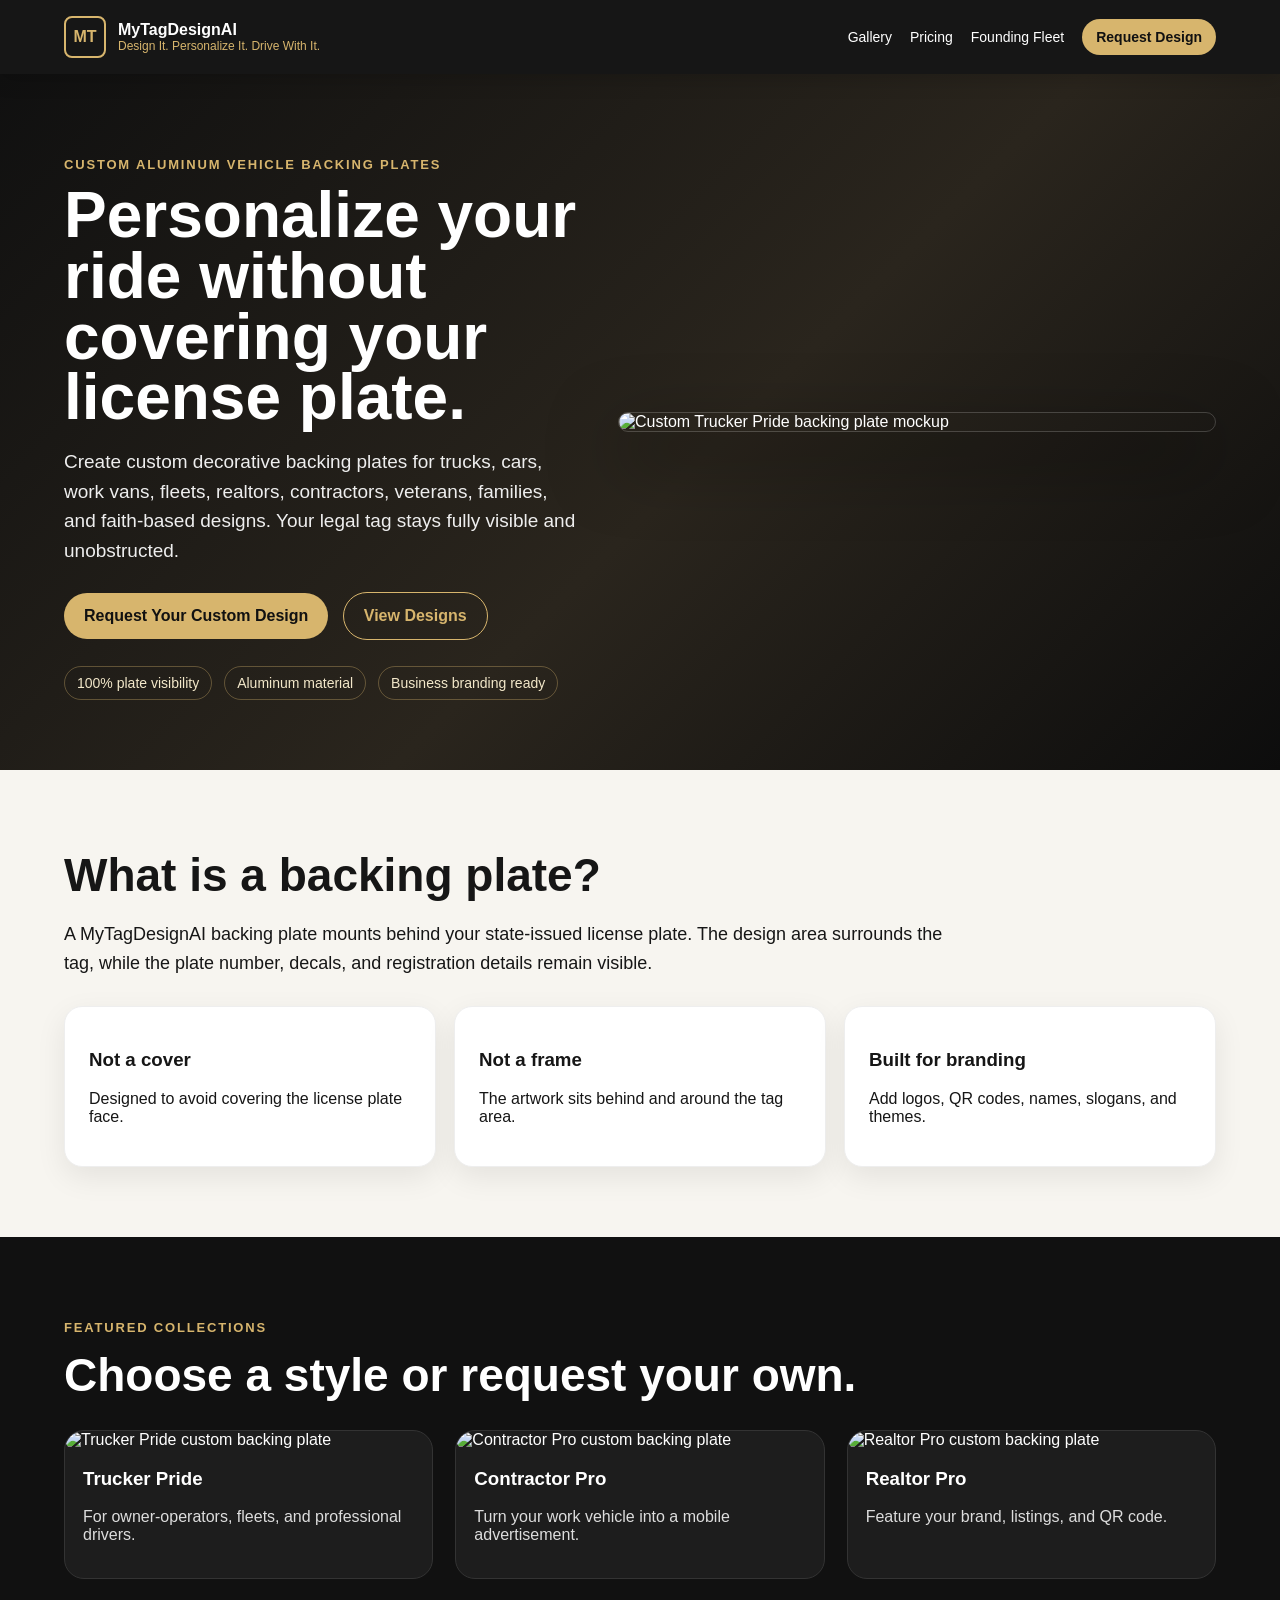
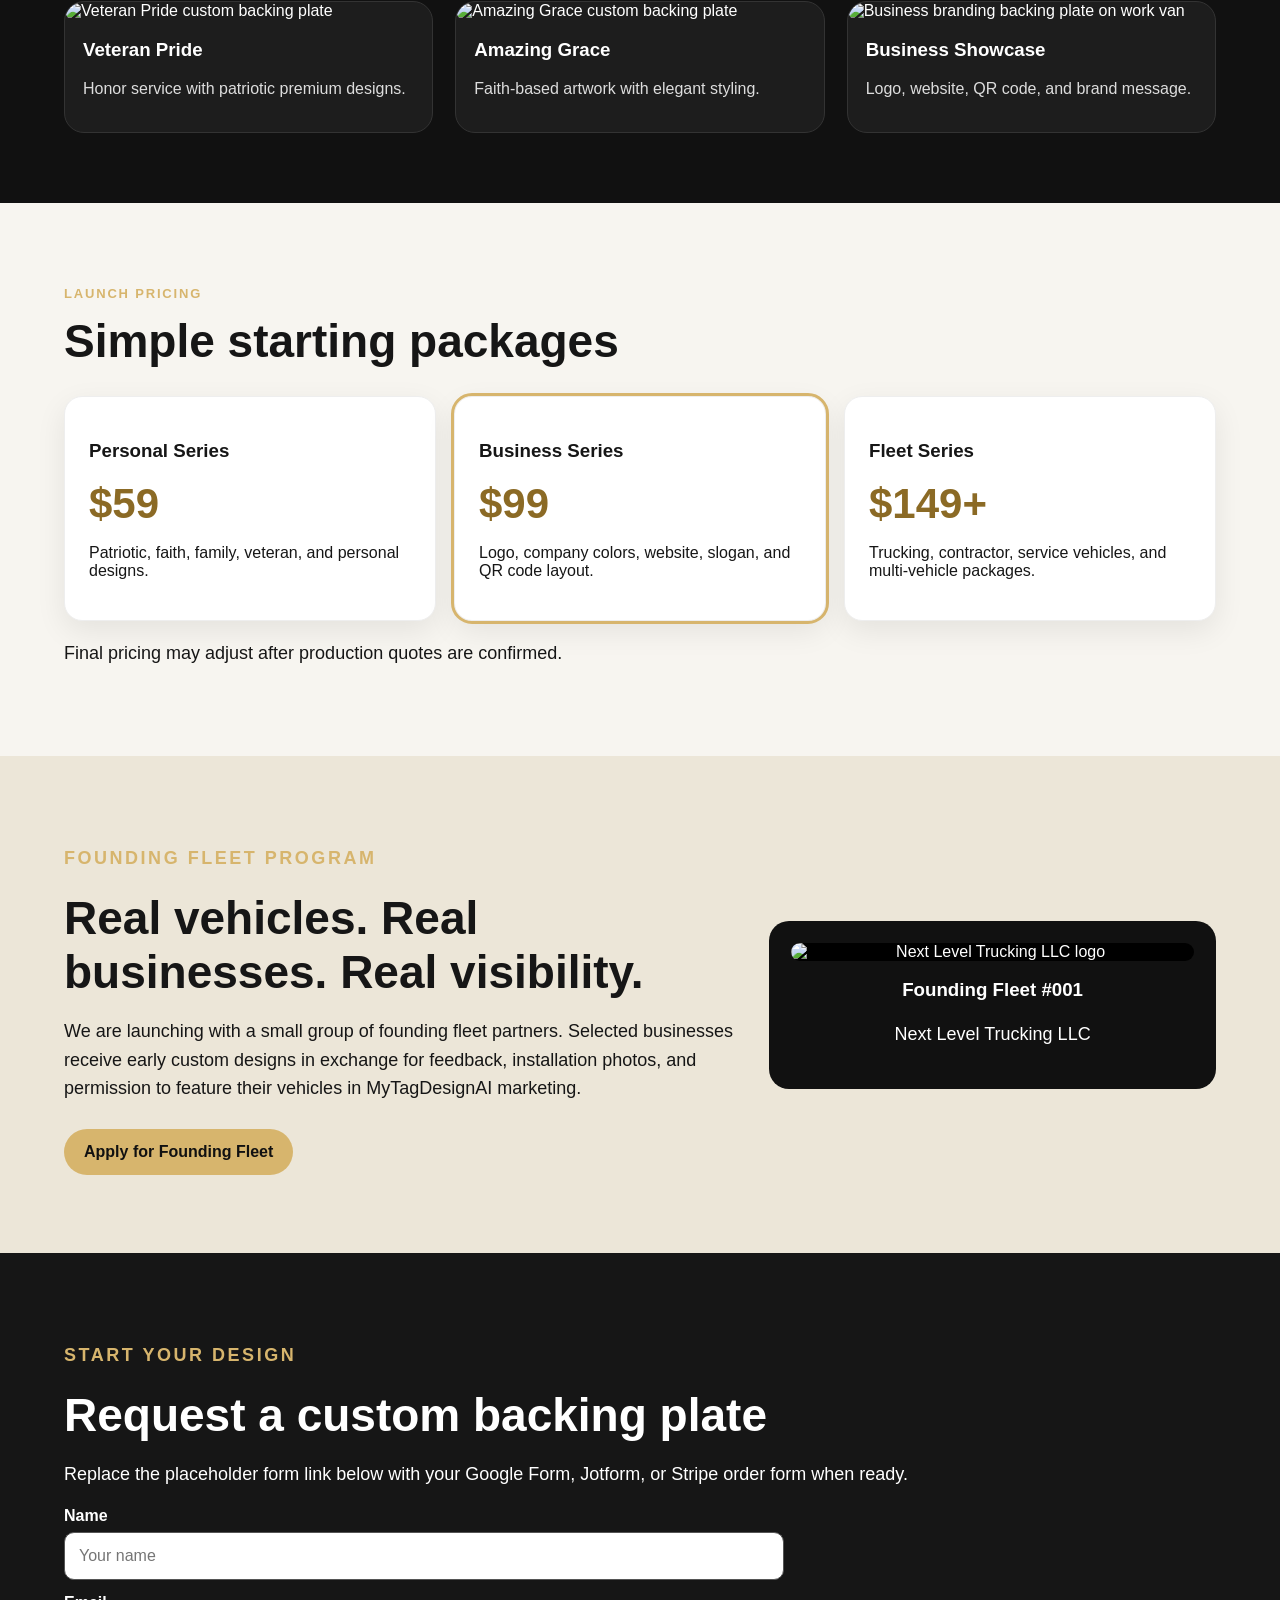
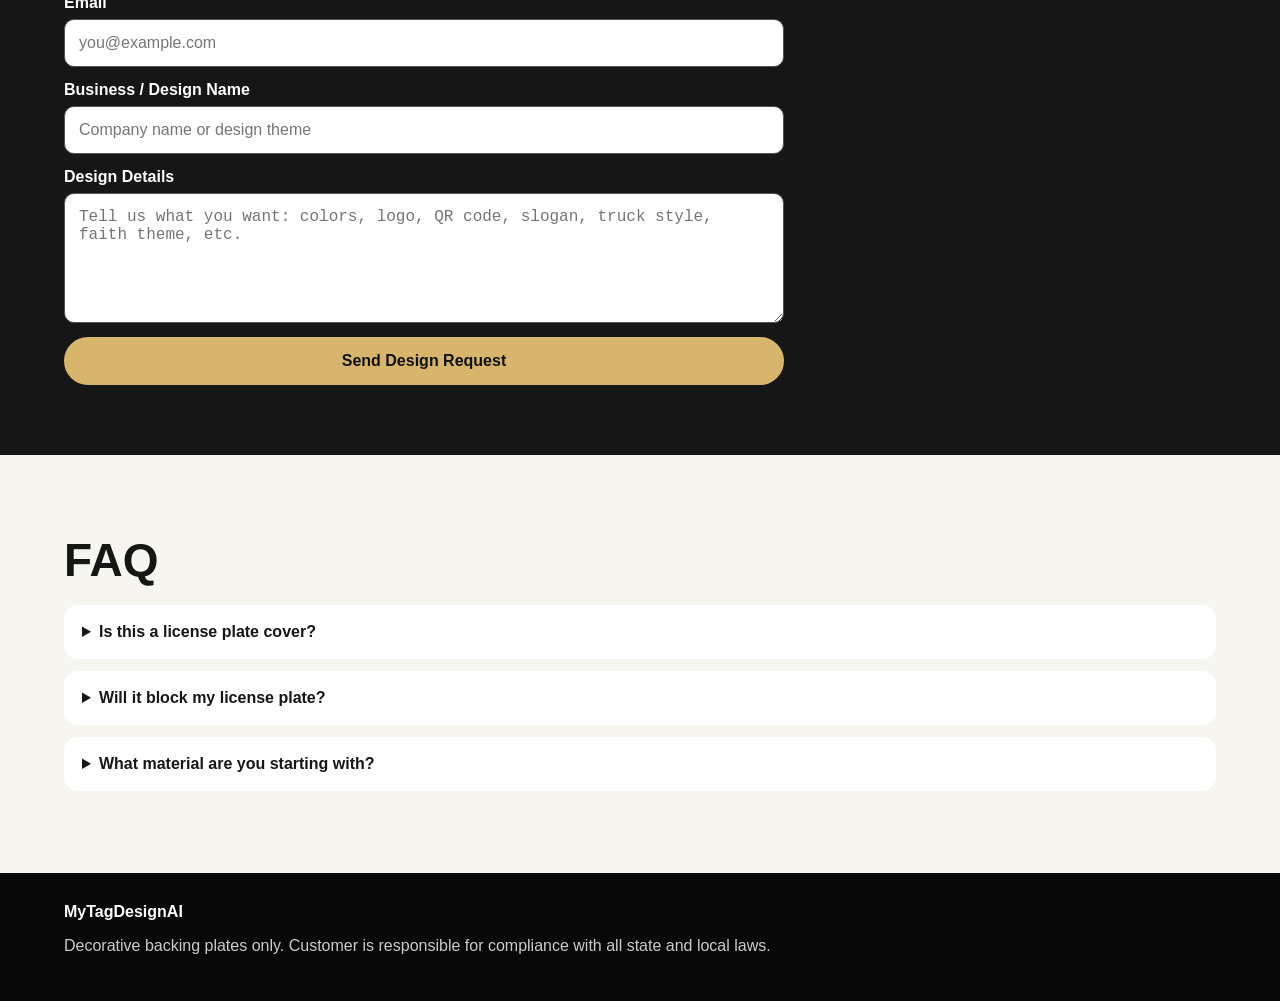
==== index.html @ 2900bc80 "Add files via upload" ====
<!DOCTYPE html>
<html lang="en">
<head>
  <meta charset="UTF-8" />
  <meta name="viewport" content="width=device-width, initial-scale=1.0" />
  <title>MyTagDesignAI | Custom Vehicle Backing Plates</title>
  <meta name="description" content="Custom aluminum vehicle backing plates designed with AI. Personalize your vehicle while keeping your license plate fully visible and unobstructed." />
  <link rel="stylesheet" href="style.css" />
</head>
<body>
  <header class="site-header">
    <div class="brand">
      <div class="logo-mark">MT</div>
      <div>
        <strong>MyTagDesignAI</strong>
        <span>Design It. Personalize It. Drive With It.</span>
      </div>
    </div>
    <nav>
      <a href="#gallery">Gallery</a>
      <a href="#pricing">Pricing</a>
      <a href="#fleet">Founding Fleet</a>
      <a class="nav-cta" href="#request">Request Design</a>
    </nav>
  </header>

  <section class="hero">
    <div class="hero-copy">
      <p class="eyebrow">Custom aluminum vehicle backing plates</p>
      <h1>Personalize your ride without covering your license plate.</h1>
      <p class="lead">Create custom decorative backing plates for trucks, cars, work vans, fleets, realtors, contractors, veterans, families, and faith-based designs. Your legal tag stays fully visible and unobstructed.</p>
      <div class="hero-buttons">
        <a href="#request" class="button primary">Request Your Custom Design</a>
        <a href="#gallery" class="button secondary">View Designs</a>
      </div>
      <div class="trust-row">
        <span>100% plate visibility</span>
        <span>Aluminum material</span>
        <span>Business branding ready</span>
      </div>
    </div>
    <div class="hero-image">
      <img src="assets/37122.png" alt="Custom Trucker Pride backing plate mockup" />
    </div>
  </section>

  <section class="section intro">
    <h2>What is a backing plate?</h2>
    <p>A MyTagDesignAI backing plate mounts behind your state-issued license plate. The design area surrounds the tag, while the plate number, decals, and registration details remain visible.</p>
    <div class="cards three">
      <article>
        <h3>Not a cover</h3>
        <p>Designed to avoid covering the license plate face.</p>
      </article>
      <article>
        <h3>Not a frame</h3>
        <p>The artwork sits behind and around the tag area.</p>
      </article>
      <article>
        <h3>Built for branding</h3>
        <p>Add logos, QR codes, names, slogans, and themes.</p>
      </article>
    </div>
  </section>

  <section id="gallery" class="section dark">
    <p class="eyebrow">Featured collections</p>
    <h2>Choose a style or request your own.</h2>
    <div class="gallery">
      <article class="product-card">
        <img src="assets/37122.png" alt="Trucker Pride custom backing plate" />
        <h3>Trucker Pride</h3>
        <p>For owner-operators, fleets, and professional drivers.</p>
      </article>
      <article class="product-card">
        <img src="assets/37150.png" alt="Contractor Pro custom backing plate" />
        <h3>Contractor Pro</h3>
        <p>Turn your work vehicle into a mobile advertisement.</p>
      </article>
      <article class="product-card">
        <img src="assets/37151.png" alt="Realtor Pro custom backing plate" />
        <h3>Realtor Pro</h3>
        <p>Feature your brand, listings, and QR code.</p>
      </article>
      <article class="product-card">
        <img src="assets/37147.png" alt="Veteran Pride custom backing plate" />
        <h3>Veteran Pride</h3>
        <p>Honor service with patriotic premium designs.</p>
      </article>
      <article class="product-card">
        <img src="assets/37149.png" alt="Amazing Grace custom backing plate" />
        <h3>Amazing Grace</h3>
        <p>Faith-based artwork with elegant styling.</p>
      </article>
      <article class="product-card">
        <img src="assets/37152.png" alt="Business branding backing plate on work van" />
        <h3>Business Showcase</h3>
        <p>Logo, website, QR code, and brand message.</p>
      </article>
    </div>
  </section>

  <section id="pricing" class="section">
    <p class="eyebrow">Launch pricing</p>
    <h2>Simple starting packages</h2>
    <div class="pricing">
      <article>
        <h3>Personal Series</h3>
        <p class="price">$59</p>
        <p>Patriotic, faith, family, veteran, and personal designs.</p>
      </article>
      <article class="featured">
        <h3>Business Series</h3>
        <p class="price">$99</p>
        <p>Logo, company colors, website, slogan, and QR code layout.</p>
      </article>
      <article>
        <h3>Fleet Series</h3>
        <p class="price">$149+</p>
        <p>Trucking, contractor, service vehicles, and multi-vehicle packages.</p>
      </article>
    </div>
    <p class="note">Final pricing may adjust after production quotes are confirmed.</p>
  </section>

  <section id="fleet" class="section fleet">
    <div>
      <p class="eyebrow">Founding Fleet Program</p>
      <h2>Real vehicles. Real businesses. Real visibility.</h2>
      <p>We are launching with a small group of founding fleet partners. Selected businesses receive early custom designs in exchange for feedback, installation photos, and permission to feature their vehicles in MyTagDesignAI marketing.</p>
      <a href="#request" class="button primary">Apply for Founding Fleet</a>
    </div>
    <div class="fleet-card">
      <img src="assets/image-1782178567875.jpg" alt="Next Level Trucking LLC logo" />
      <h3>Founding Fleet #001</h3>
      <p>Next Level Trucking LLC</p>
    </div>
  </section>

  <section id="request" class="section request">
    <p class="eyebrow">Start your design</p>
    <h2>Request a custom backing plate</h2>
    <p>Replace the placeholder form link below with your Google Form, Jotform, or Stripe order form when ready.</p>
    <form action="mailto:orders@mytagdesignai.com" method="post" enctype="text/plain">
      <label>Name<input name="name" placeholder="Your name" required /></label>
      <label>Email<input name="email" type="email" placeholder="you@example.com" required /></label>
      <label>Business / Design Name<input name="business" placeholder="Company name or design theme" /></label>
      <label>Design Details<textarea name="details" placeholder="Tell us what you want: colors, logo, QR code, slogan, truck style, faith theme, etc."></textarea></label>
      <button type="submit">Send Design Request</button>
    </form>
  </section>

  <section class="section faq">
    <h2>FAQ</h2>
    <details>
      <summary>Is this a license plate cover?</summary>
      <p>No. MyTagDesignAI products are decorative backing plates designed to mount behind the state-issued license plate.</p>
    </details>
    <details>
      <summary>Will it block my license plate?</summary>
      <p>The product is designed so the tag number, registration decals, and plate information remain visible and unobstructed.</p>
    </details>
    <details>
      <summary>What material are you starting with?</summary>
      <p>We are starting with aluminum because it is lightweight, durable, weather-resistant, and cost-effective.</p>
    </details>
  </section>

  <footer>
    <strong>MyTagDesignAI</strong>
    <p>Decorative backing plates only. Customer is responsible for compliance with all state and local laws.</p>
  </footer>
</body>
</html>
---- style.css ----
*{box-sizing:border-box}body{margin:0;font-family:Arial,Helvetica,sans-serif;background:#f7f5f0;color:#161616}a{color:inherit;text-decoration:none}.site-header{position:sticky;top:0;z-index:10;display:flex;justify-content:space-between;align-items:center;padding:16px 5%;background:rgba(10,10,10,.95);color:#fff;box-shadow:0 4px 20px rgba(0,0,0,.18)}.brand{display:flex;gap:12px;align-items:center}.brand span{display:block;font-size:12px;color:#d7b56d}.logo-mark{display:grid;place-items:center;width:42px;height:42px;border:2px solid #d7b56d;border-radius:8px;font-weight:800;color:#d7b56d}nav{display:flex;gap:18px;align-items:center;font-size:14px}.nav-cta{background:#d7b56d;color:#111;padding:10px 14px;border-radius:999px;font-weight:700}.hero{display:grid;grid-template-columns:1fr 1.15fr;gap:34px;align-items:center;padding:70px 5%;background:linear-gradient(135deg,#101010,#2a251d 55%,#0d0d0d);color:#fff}.eyebrow{text-transform:uppercase;letter-spacing:.14em;font-weight:800;color:#d7b56d;font-size:13px}.hero h1{font-size:clamp(38px,5vw,72px);line-height:.95;margin:10px 0 18px}.lead{font-size:19px;line-height:1.55;color:#eee;max-width:650px}.hero-image img,.product-card img,.fleet-card img{width:100%;display:block;border-radius:18px}.hero-image img{box-shadow:0 25px 70px rgba(0,0,0,.55);border:1px solid rgba(255,255,255,.18)}.button{display:inline-block;padding:14px 20px;border-radius:999px;font-weight:800;margin:8px 10px 8px 0}.primary{background:#d7b56d;color:#111}.secondary{border:1px solid #d7b56d;color:#d7b56d}.trust-row{display:flex;flex-wrap:wrap;gap:12px;margin-top:18px}.trust-row span{border:1px solid rgba(215,181,109,.35);padding:8px 12px;border-radius:999px;color:#f3e8ca;font-size:14px}.section{padding:70px 5%}.section h2{font-size:clamp(28px,4vw,46px);margin:8px 0 18px}.intro>p,.fleet p,.request p,.note{font-size:18px;line-height:1.6;max-width:900px}.cards,.pricing{display:grid;grid-template-columns:repeat(3,1fr);gap:18px;margin-top:28px}.cards article,.pricing article{background:#fff;padding:24px;border-radius:18px;box-shadow:0 10px 30px rgba(0,0,0,.08);border:1px solid #eee}.dark{background:#111;color:#fff}.gallery{display:grid;grid-template-columns:repeat(3,1fr);gap:22px;margin-top:28px}.product-card{background:#1d1d1d;border:1px solid #333;border-radius:20px;overflow:hidden}.product-card h3,.product-card p{padding:0 18px}.product-card p{padding-bottom:18px;color:#ddd}.price{font-size:42px;font-weight:900;margin:0;color:#8b6a25}.featured{outline:3px solid #d7b56d}.fleet{display:grid;grid-template-columns:1.2fr .8fr;gap:35px;align-items:center;background:#ece6d8}.fleet-card{background:#111;color:#fff;padding:22px;border-radius:20px;text-align:center}.fleet-card img{max-height:350px;object-fit:contain;background:#000}.request{background:#161616;color:#fff}form{display:grid;gap:14px;max-width:720px}label{display:grid;gap:7px;font-weight:700}input,textarea{width:100%;padding:14px;border-radius:10px;border:1px solid #555;background:#fff;color:#111;font-size:16px}textarea{min-height:130px}button{border:0;background:#d7b56d;color:#111;padding:15px 20px;border-radius:999px;font-weight:900;font-size:16px;cursor:pointer}.faq details{background:#fff;margin:12px 0;padding:18px;border-radius:14px}summary{font-weight:800;cursor:pointer}footer{padding:30px 5%;background:#080808;color:#fff}footer p{color:#ccc}@media(max-width:850px){.site-header{align-items:flex-start;gap:14px;flex-direction:column}nav{flex-wrap:wrap}.hero,.fleet{grid-template-columns:1fr}.gallery,.cards,.pricing{grid-template-columns:1fr}.hero{padding-top:42px}}
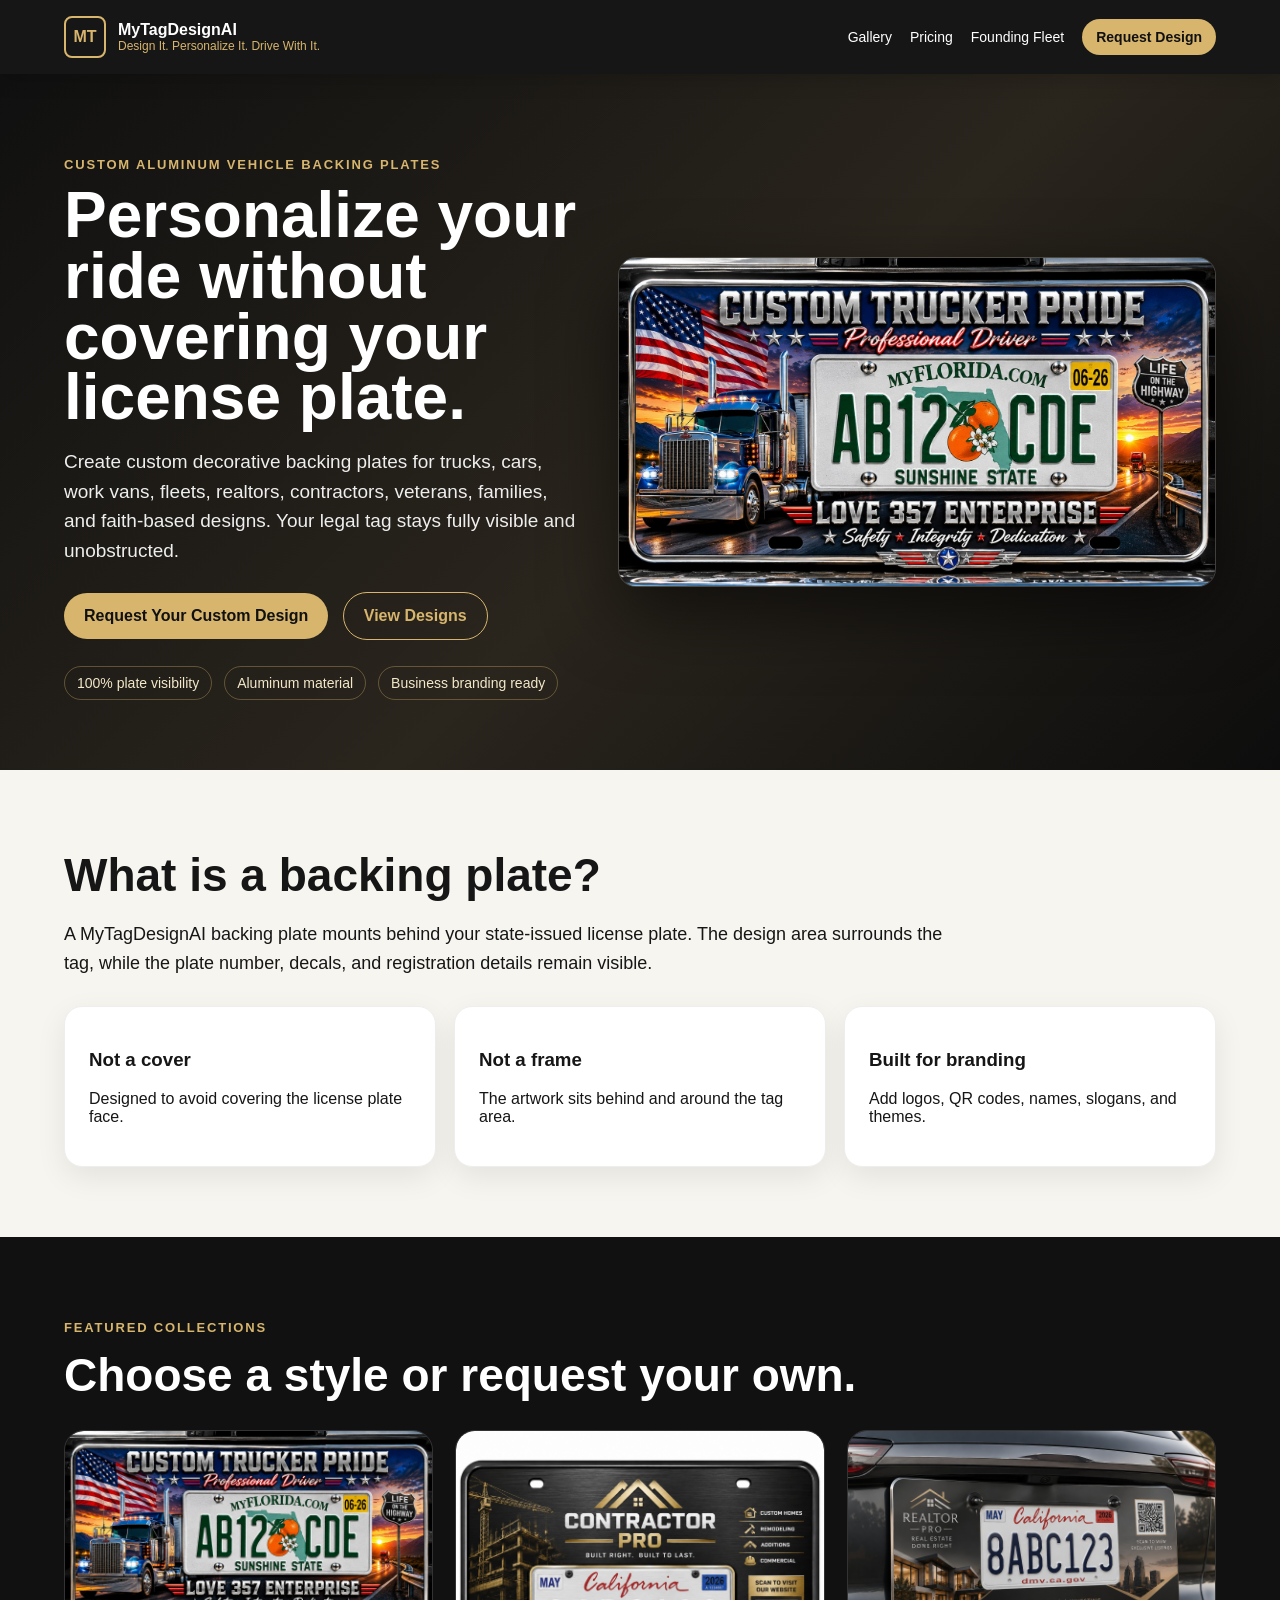
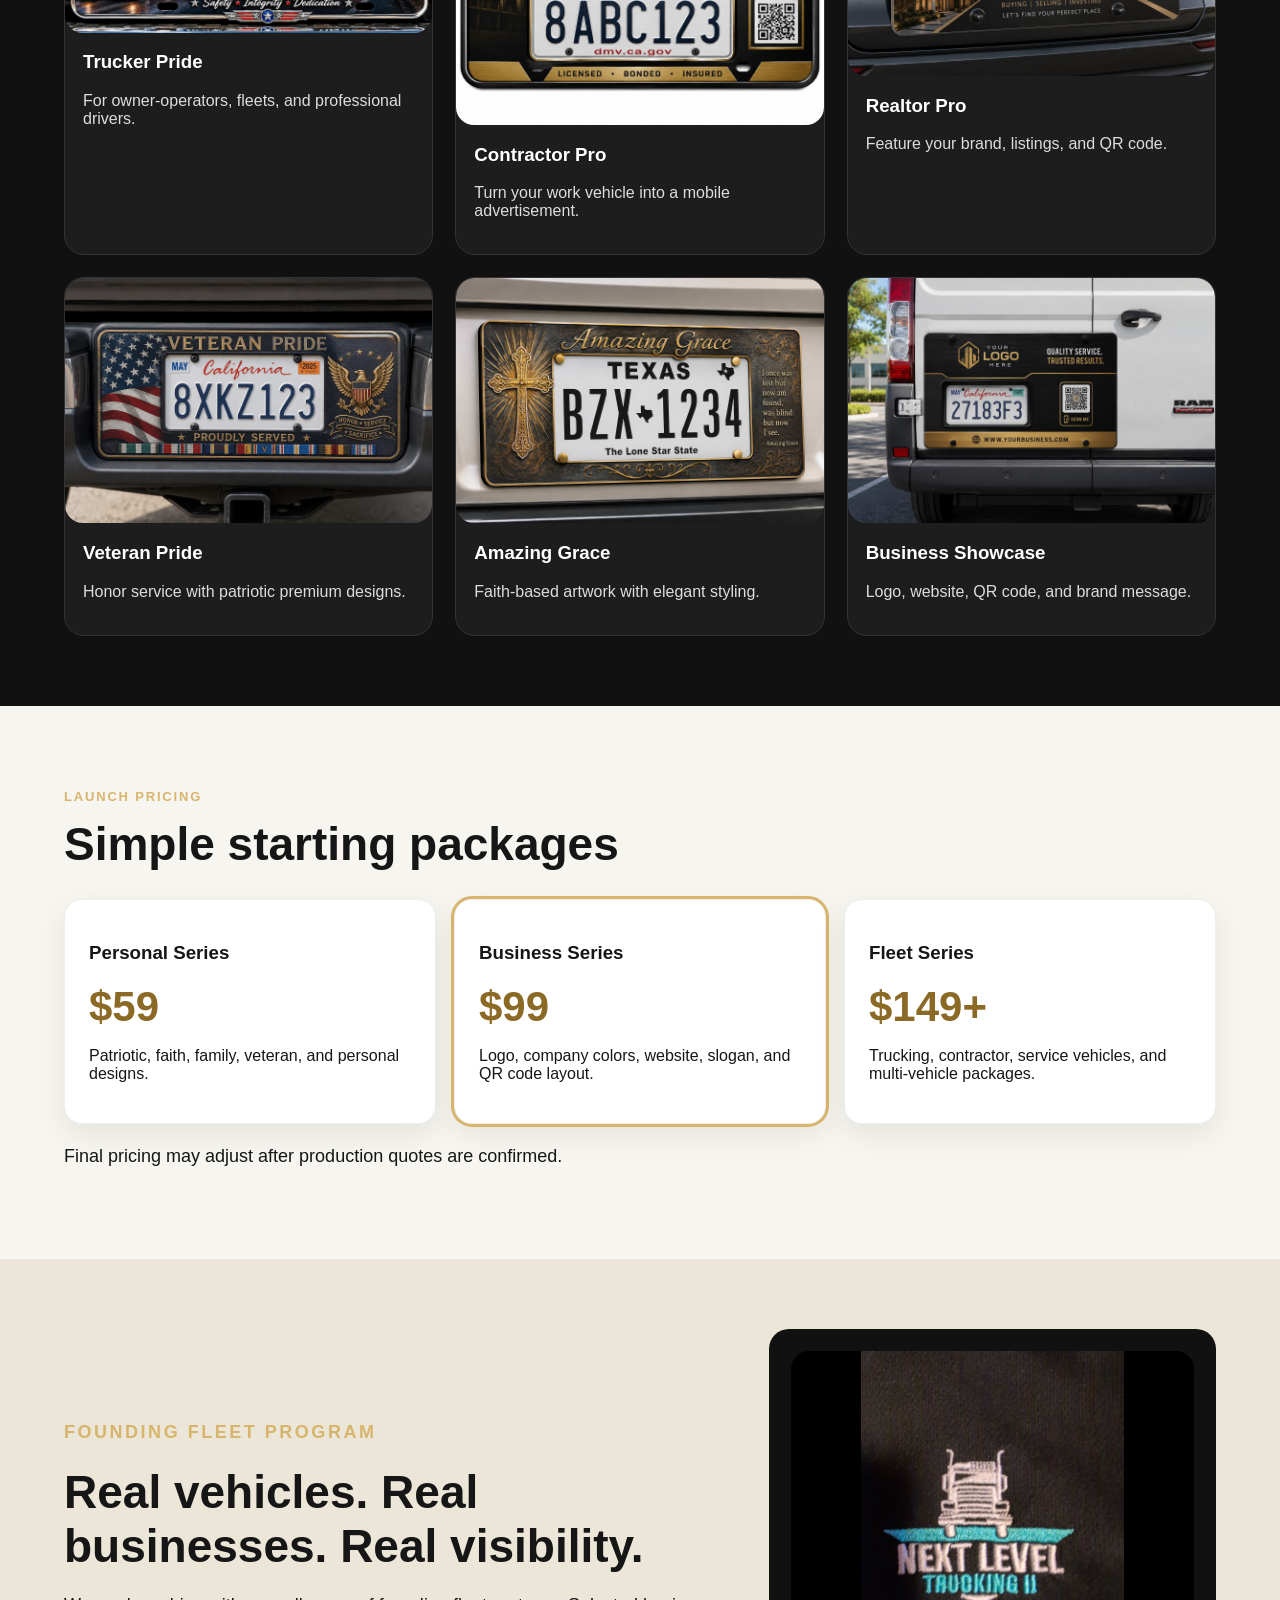
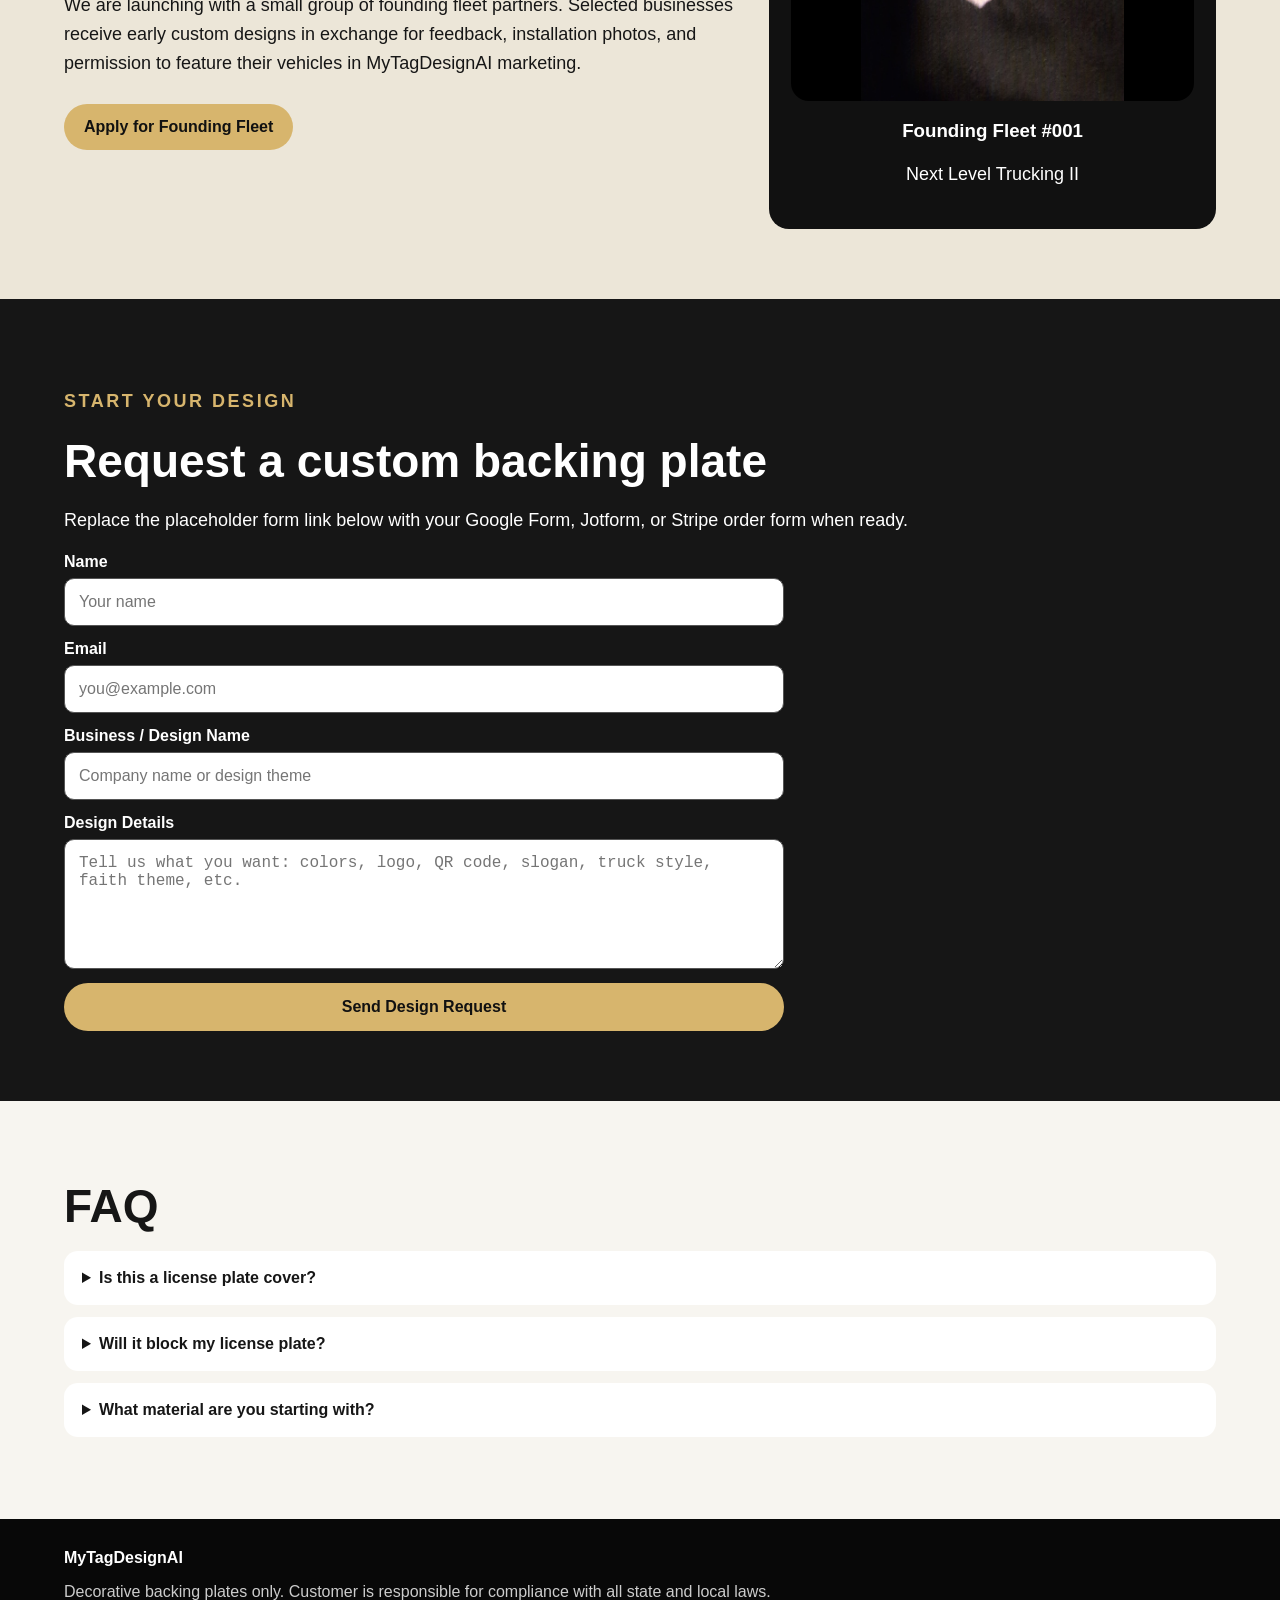
==== commit 8ac51dd3: "Remove 'assets/' prefix from image sources Fix image paths and update Next Level Trucking II" ====
--- a/index.html
+++ b/index.html
@@ -40,7 +40,7 @@
       </div>
     </div>
     <div class="hero-image">
-      <img src="assets/37122.png" alt="Custom Trucker Pride backing plate mockup" />
+      <img src="37122.png" alt="Custom Trucker Pride backing plate mockup" />
     </div>
   </section>
 
@@ -68,32 +68,32 @@
     <h2>Choose a style or request your own.</h2>
     <div class="gallery">
       <article class="product-card">
-        <img src="assets/37122.png" alt="Trucker Pride custom backing plate" />
+        <img src="37122.png" alt="Trucker Pride custom backing plate" />
         <h3>Trucker Pride</h3>
         <p>For owner-operators, fleets, and professional drivers.</p>
       </article>
       <article class="product-card">
-        <img src="assets/37150.png" alt="Contractor Pro custom backing plate" />
+        <img src="37150.png" alt="Contractor Pro custom backing plate" />
         <h3>Contractor Pro</h3>
         <p>Turn your work vehicle into a mobile advertisement.</p>
       </article>
       <article class="product-card">
-        <img src="assets/37151.png" alt="Realtor Pro custom backing plate" />
+        <img src="37151.png" alt="Realtor Pro custom backing plate" />
         <h3>Realtor Pro</h3>
         <p>Feature your brand, listings, and QR code.</p>
       </article>
       <article class="product-card">
-        <img src="assets/37147.png" alt="Veteran Pride custom backing plate" />
+        <img src="37147.png" alt="Veteran Pride custom backing plate" />
         <h3>Veteran Pride</h3>
         <p>Honor service with patriotic premium designs.</p>
       </article>
       <article class="product-card">
-        <img src="assets/37149.png" alt="Amazing Grace custom backing plate" />
+        <img src="37149.png" alt="Amazing Grace custom backing plate" />
         <h3>Amazing Grace</h3>
         <p>Faith-based artwork with elegant styling.</p>
       </article>
       <article class="product-card">
-        <img src="assets/37152.png" alt="Business branding backing plate on work van" />
+        <img src="37152.png" alt="Business branding backing plate on work van" />
         <h3>Business Showcase</h3>
         <p>Logo, website, QR code, and brand message.</p>
       </article>
@@ -131,9 +131,9 @@
       <a href="#request" class="button primary">Apply for Founding Fleet</a>
     </div>
     <div class="fleet-card">
-      <img src="assets/image-1782178567875.jpg" alt="Next Level Trucking LLC logo" />
+      <img src="image-1782178567875.jpg" alt="Next Level Trucking LLC logo" />
       <h3>Founding Fleet #001</h3>
-      <p>Next Level Trucking LLC</p>
+      <p>Next Level Trucking II</p>
     </div>
   </section>
 
